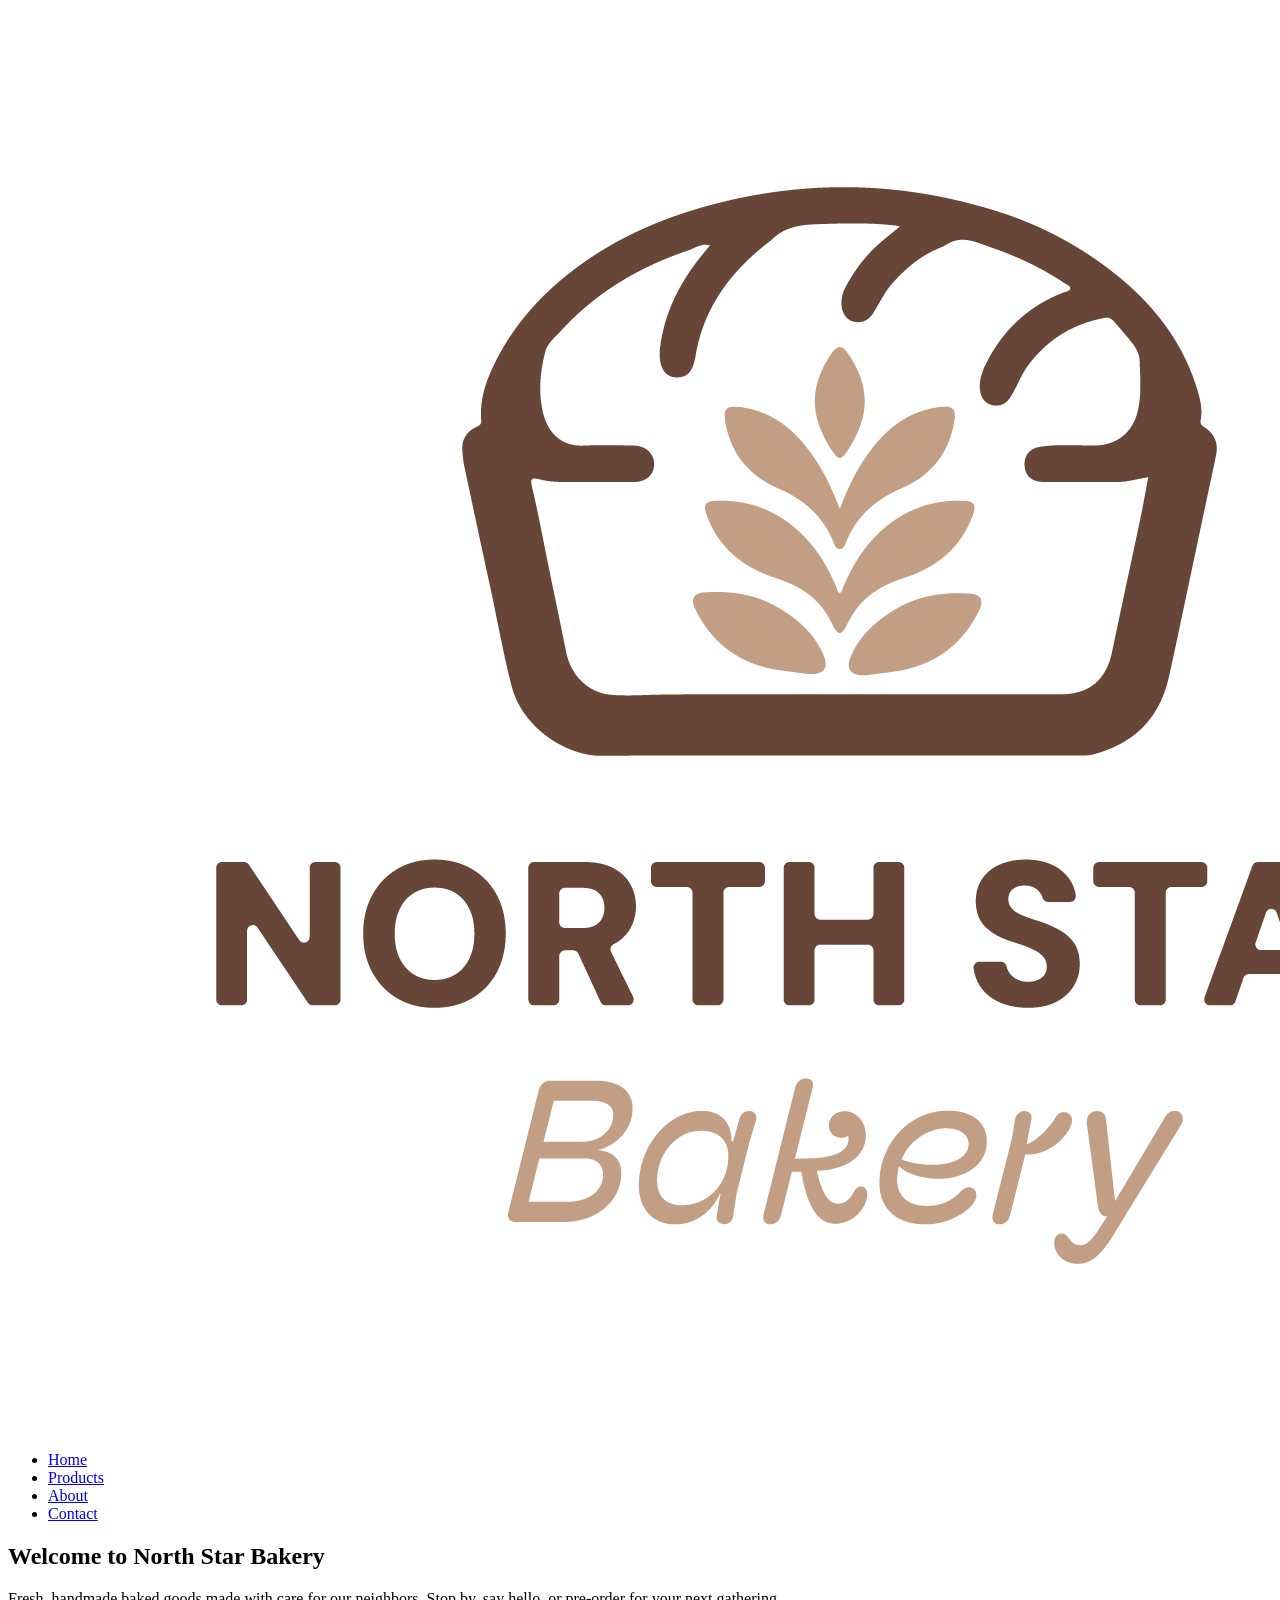
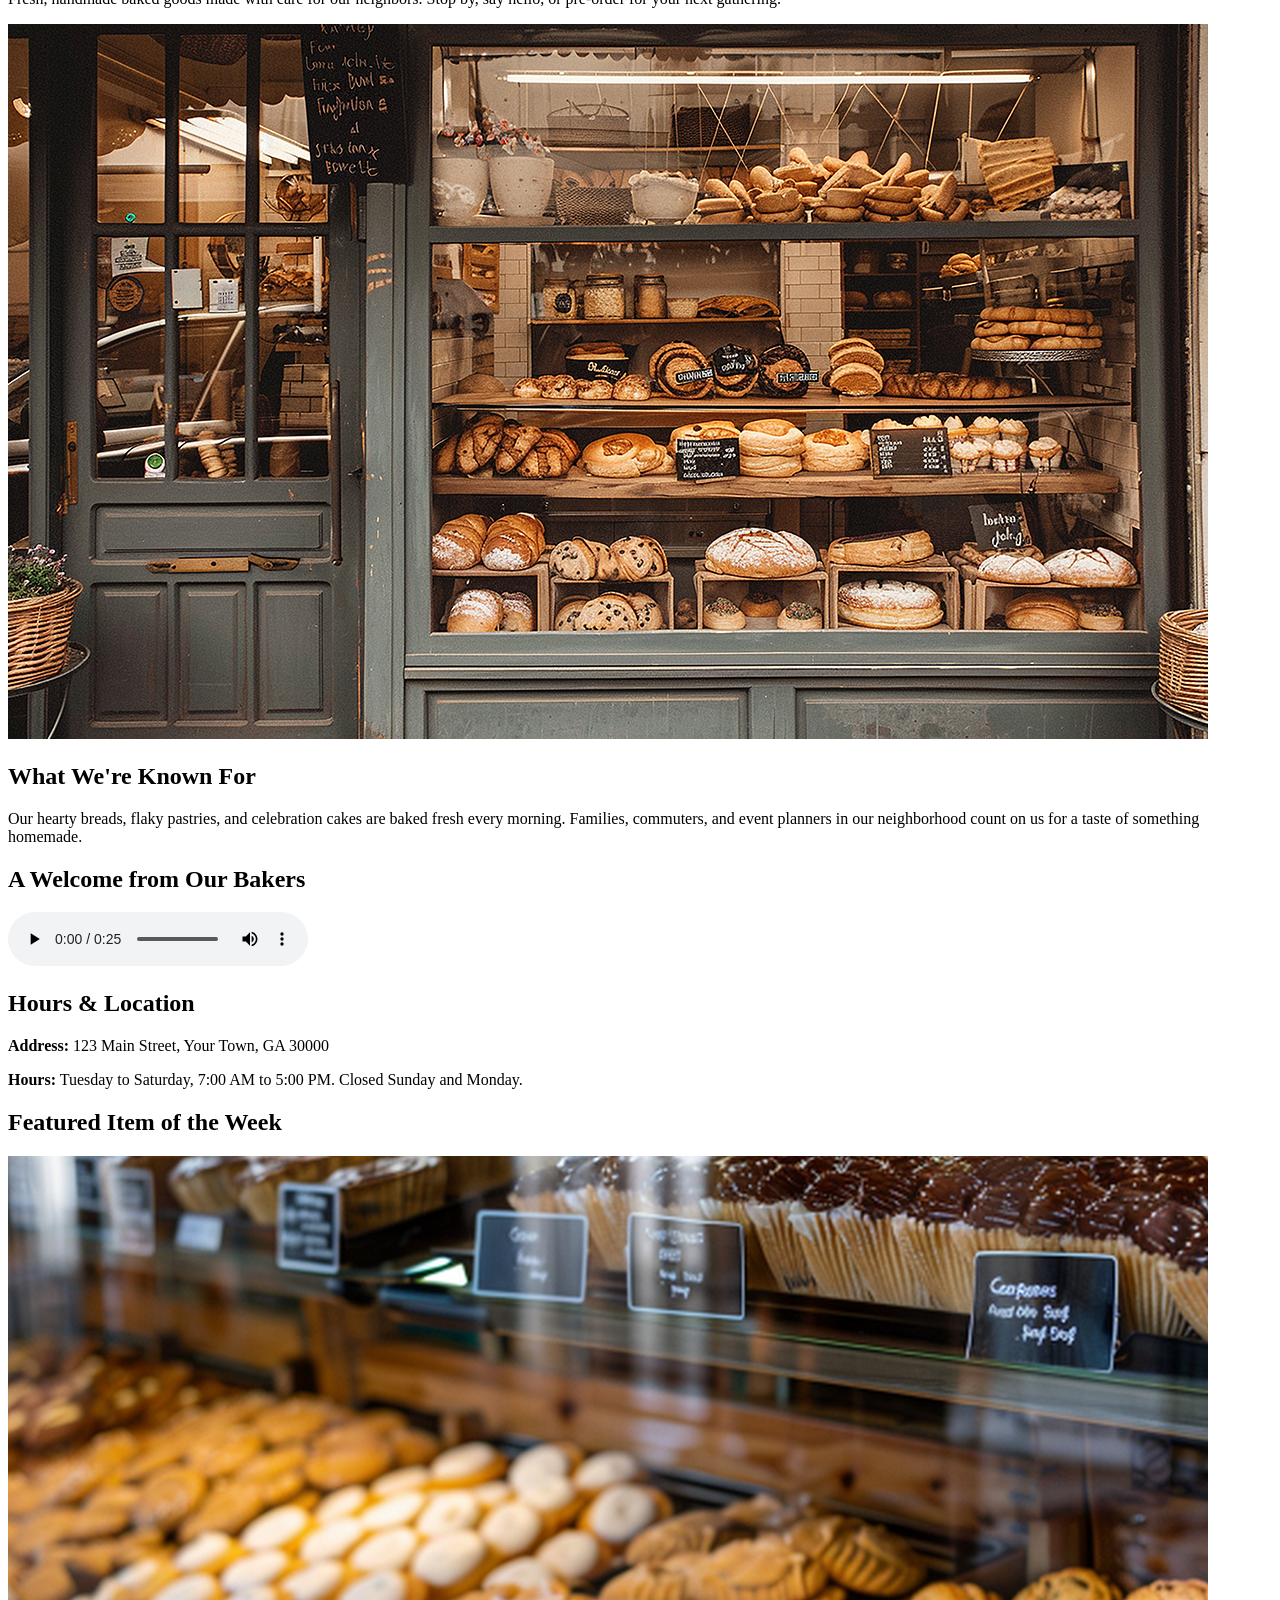
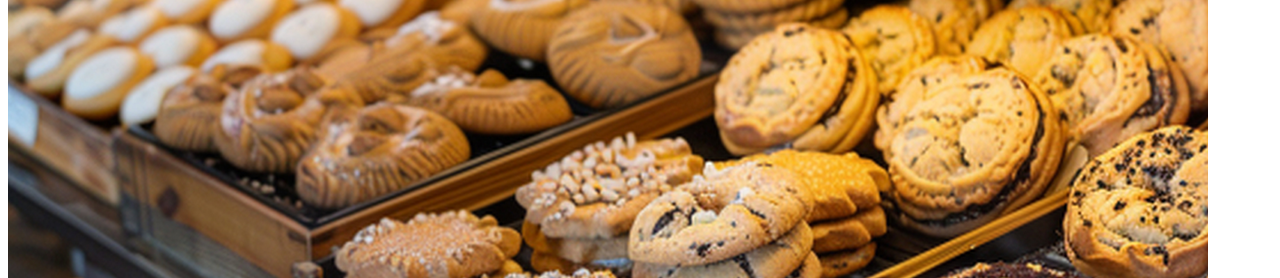
==== index.html @ b5cade56 "Add home page" ====
<!DOCTYPE html>
<html lang="en">
<head>
  <meta charset="UTF-8">
  <meta name="viewport" content="width=device-width, initial-scale=1.0">
  <title>North Star Bakery | Home</title>
  <link rel="stylesheet" href="css/styles.css">
</head>
<body>

  <header class="site-header">
    <img src="media/bakery-logo_c.png" alt="North Star Bakery logo" class="logo">
    <nav class="site-nav" aria-label="Main navigation">
      <ul>
        <li><a href="index.html" aria-current="page">Home</a></li>
        <li><a href="products.html">Products</a></li>
        <li><a href="about.html">About</a></li>
        <li><a href="contact.html">Contact</a></li>
      </ul>
    </nav>
  </header>

  <main>

    <section class="hero">
      <h1>Welcome to North Star Bakery</h1>
      <p>Fresh, handmade baked goods made with care for our neighbors. Stop by, say hello, or pre-order for your next gathering.</p>
      <img src="media/bakery-storefront_c.png" alt="The North Star Bakery storefront with a welcoming entrance" class="hero-image">
    </section>

    <section class="known-for">
      <h2>What We're Known For</h2>
      <p>Our hearty breads, flaky pastries, and celebration cakes are baked fresh every morning. Families, commuters, and event planners in our neighborhood count on us for a taste of something homemade.</p>
    </section>

    <section class="welcome-audio">
      <h2>A Welcome from Our Bakers</h2>
      <audio controls>
        <source src="media/bakery-welcome_c.mp3" type="audio/mpeg">
        Your browser does not support the audio element. You can read our welcome message above instead.
      </audio>
    </section>

    <section class="visit">
      <h2>Hours &amp; Location</h2>
      <p><strong>Address:</strong> 123 Main Street, Your Town, GA 30000</p>
      <p><strong>Hours:</strong> Tuesday to Saturday, 7:00 AM to 5:00 PM. Closed Sunday and Monday.</p>
    </section>

    <section class="featured">
      <h2>Featured Item of the Week</h2>
      <picture>
        <source media="(min-width: 768px)" srcset="media/bakery-feature-large_c.png">
        <img src="media/bakery-feature-small_c.png" alt="This week's featured baked good, fresh from our oven">
      </picture>
      <p>This week we're featuring a seasonal favorite. Ask about it in store or send us a pre-order request.</p>
      <a href="contact.html" class="button">Request a Pre-Order</a>
    </section>

  </main>

  <footer class="site-footer">
    <p>&copy; 2026 North Star Bakery. Warm, handmade, and community centered.</p>
  </footer>

</body>
</html>
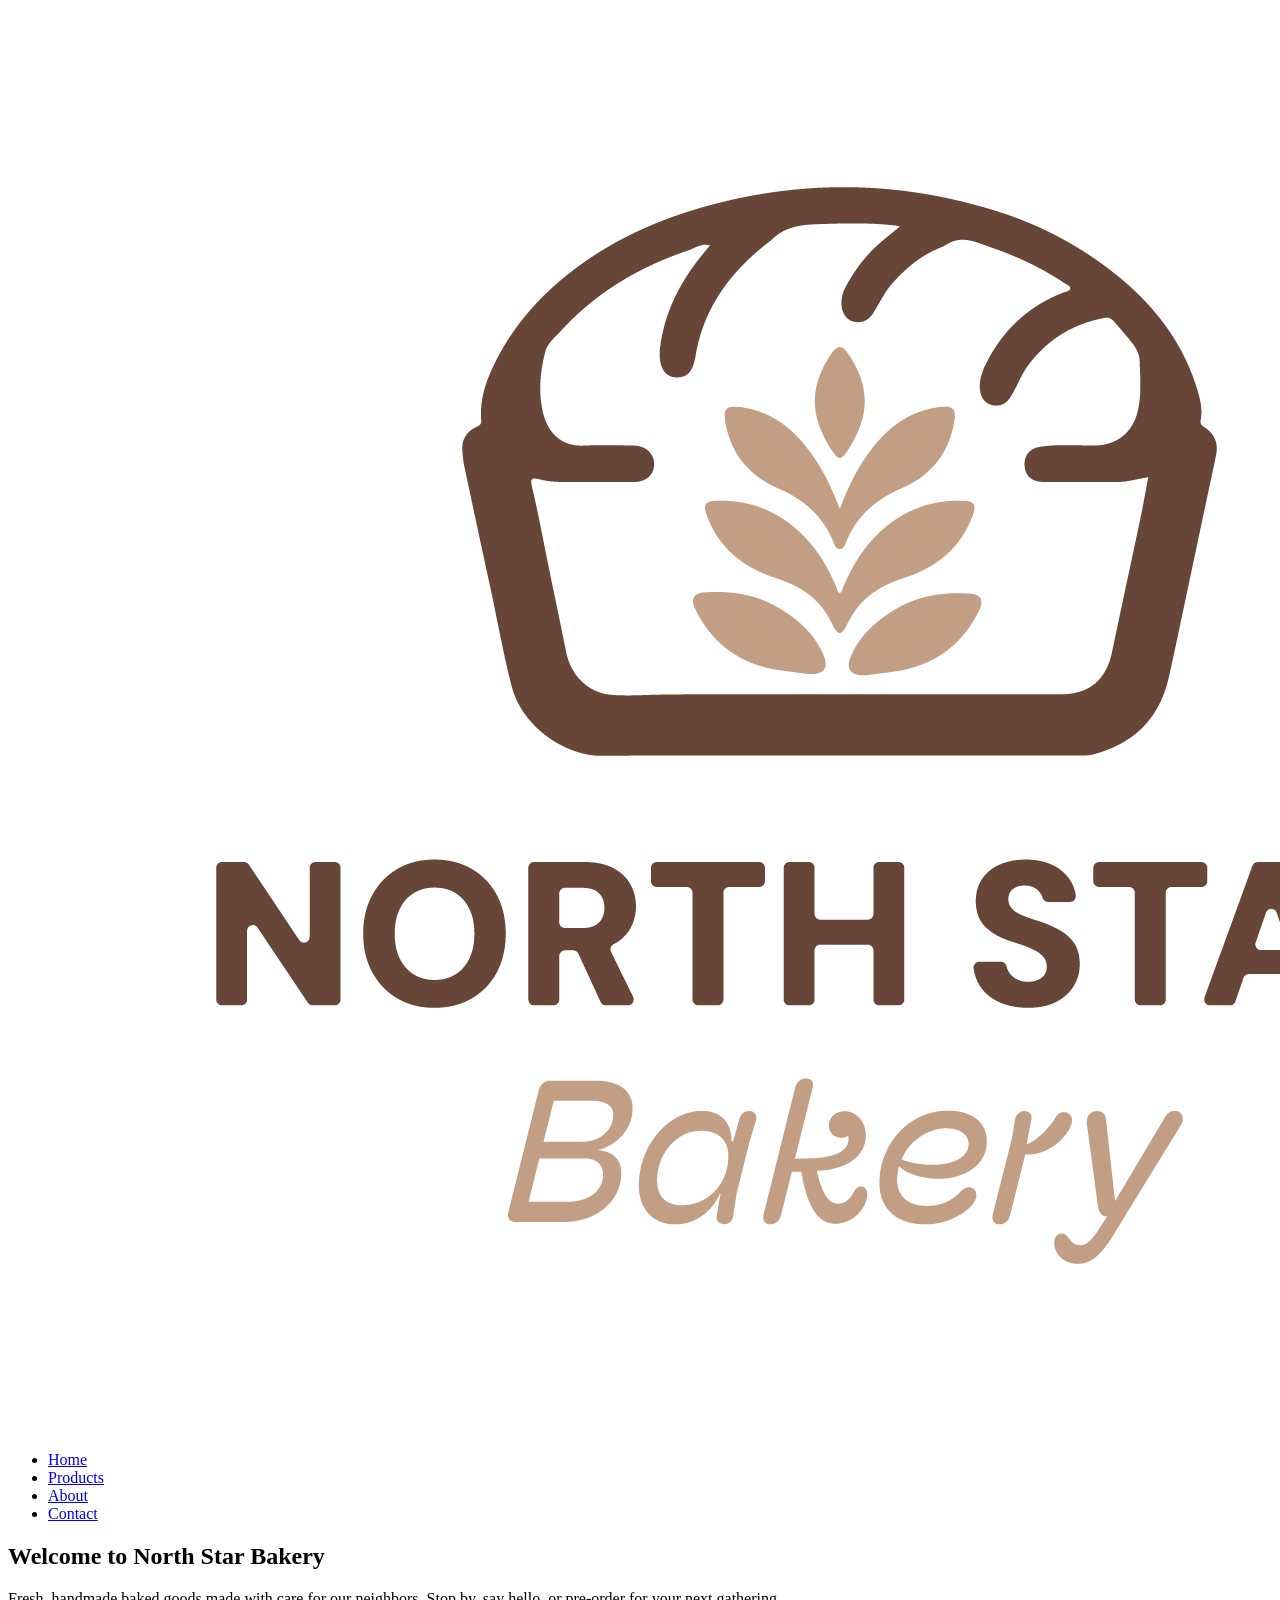
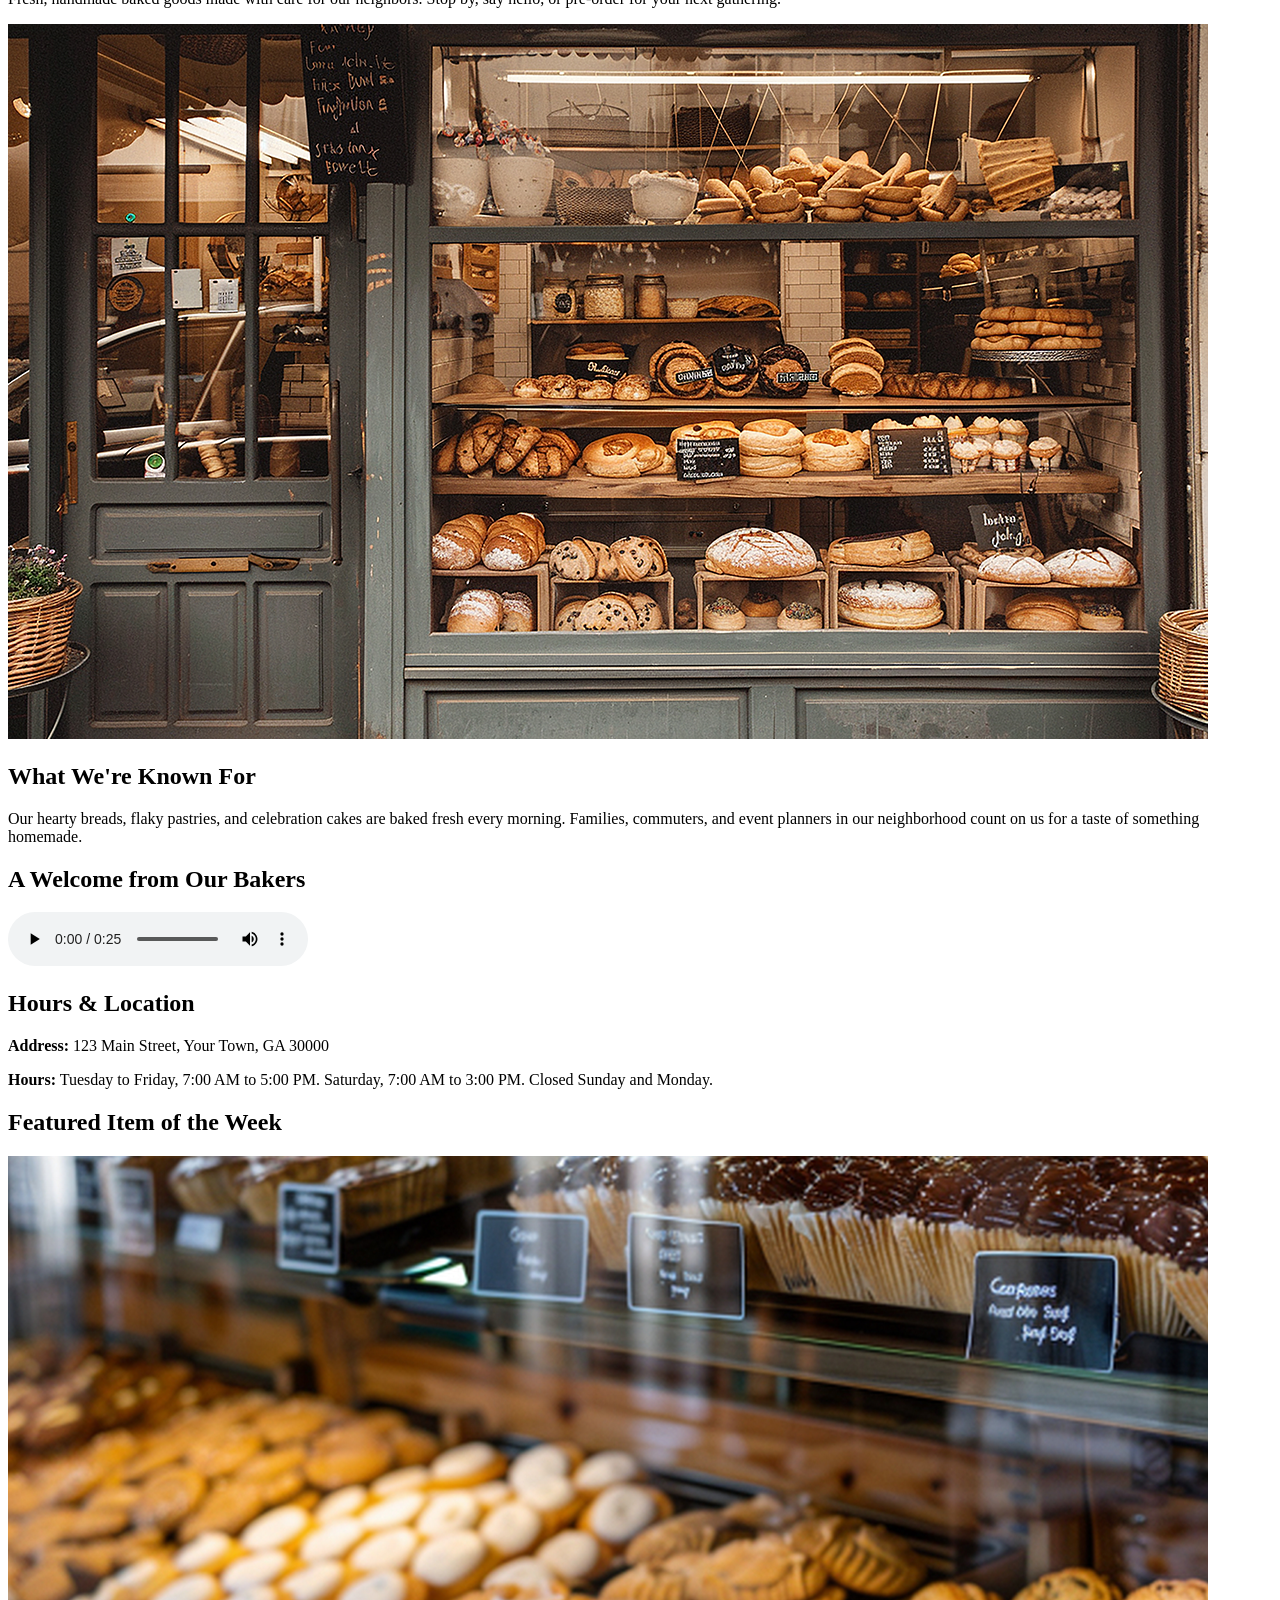
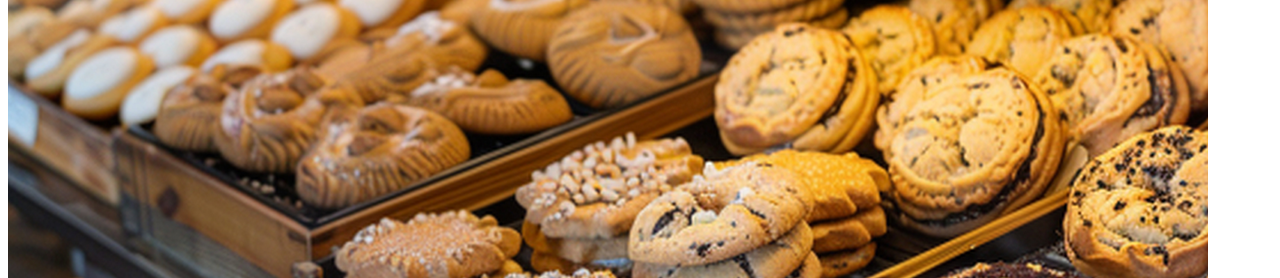
==== commit a87ee38d: "Add contact page and fix hours" ====
--- a/index.html
+++ b/index.html
@@ -44,7 +44,7 @@
     <section class="visit">
       <h2>Hours &amp; Location</h2>
       <p><strong>Address:</strong> 123 Main Street, Your Town, GA 30000</p>
-      <p><strong>Hours:</strong> Tuesday to Saturday, 7:00 AM to 5:00 PM. Closed Sunday and Monday.</p>
+      <p><strong>Hours:</strong> Tuesday to Friday, 7:00 AM to 5:00 PM. Saturday, 7:00 AM to 3:00 PM. Closed Sunday and Monday.</p>
     </section>
 
     <section class="featured">
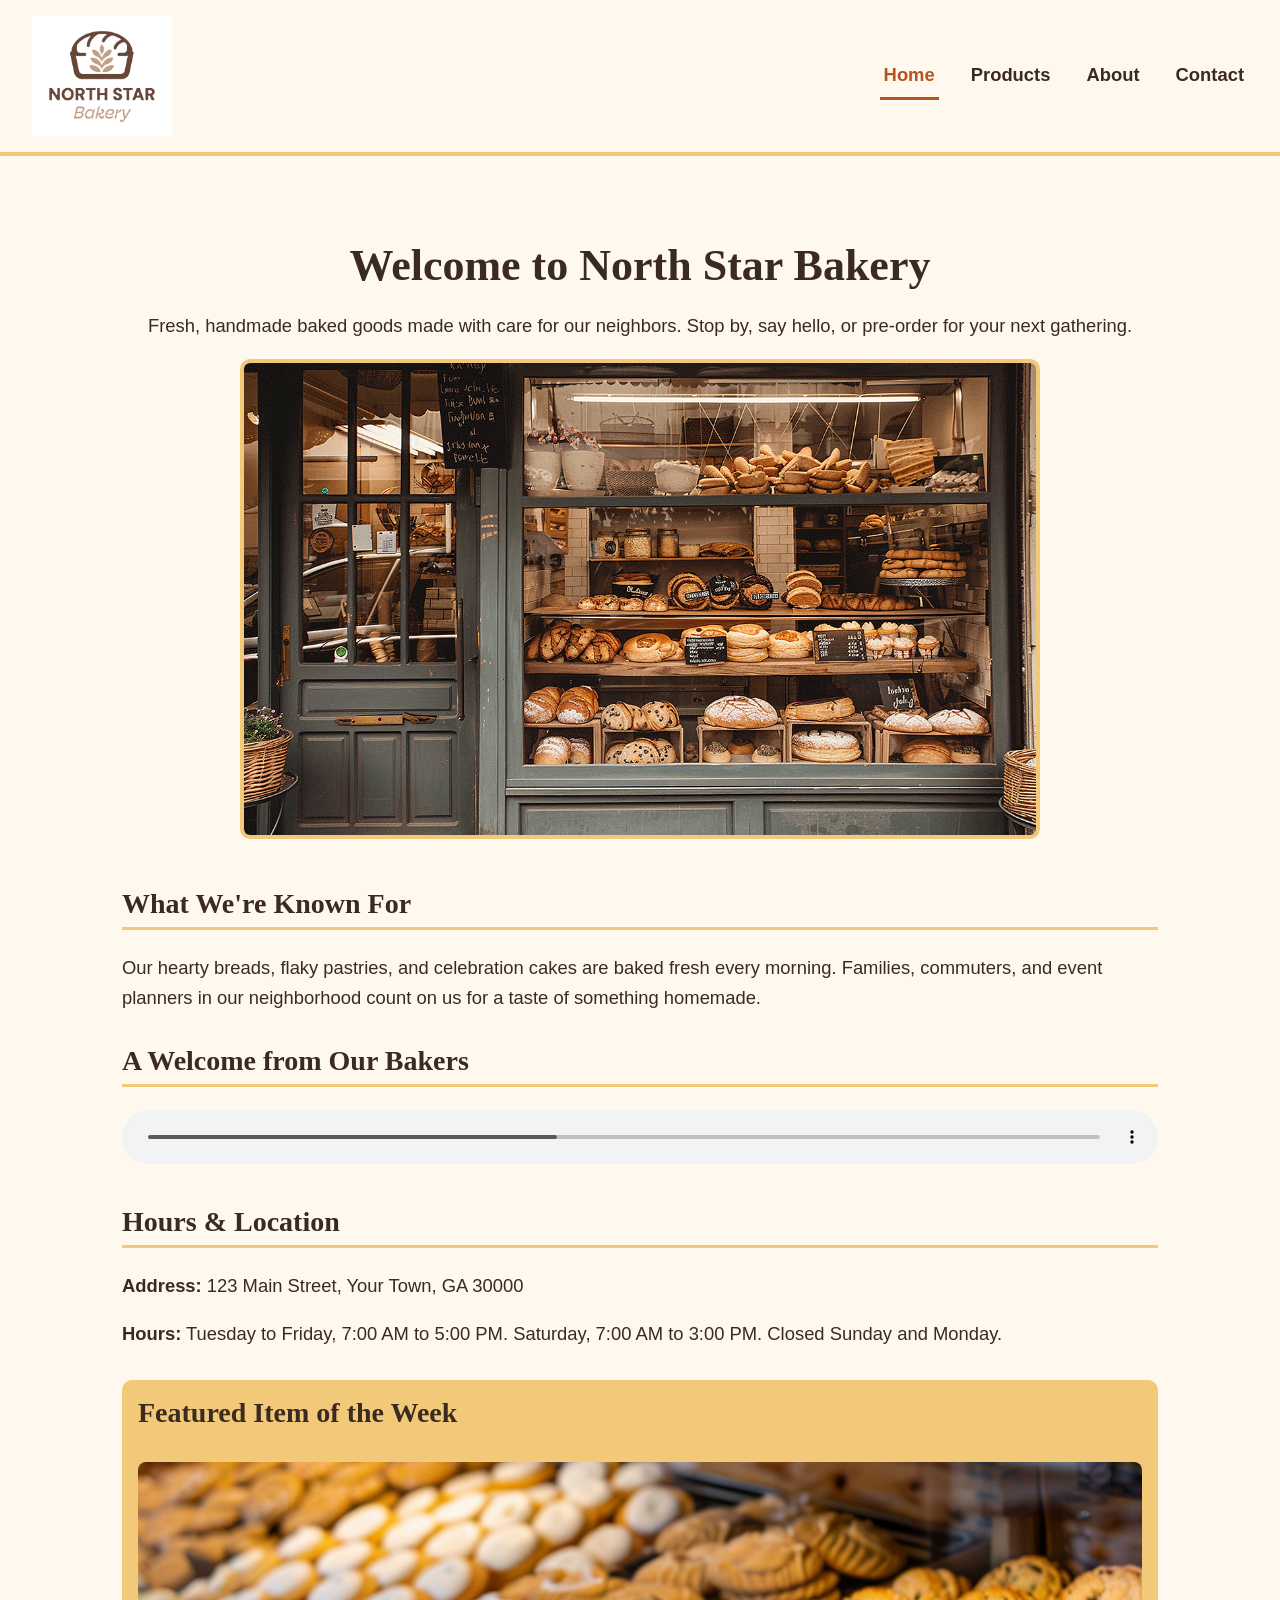
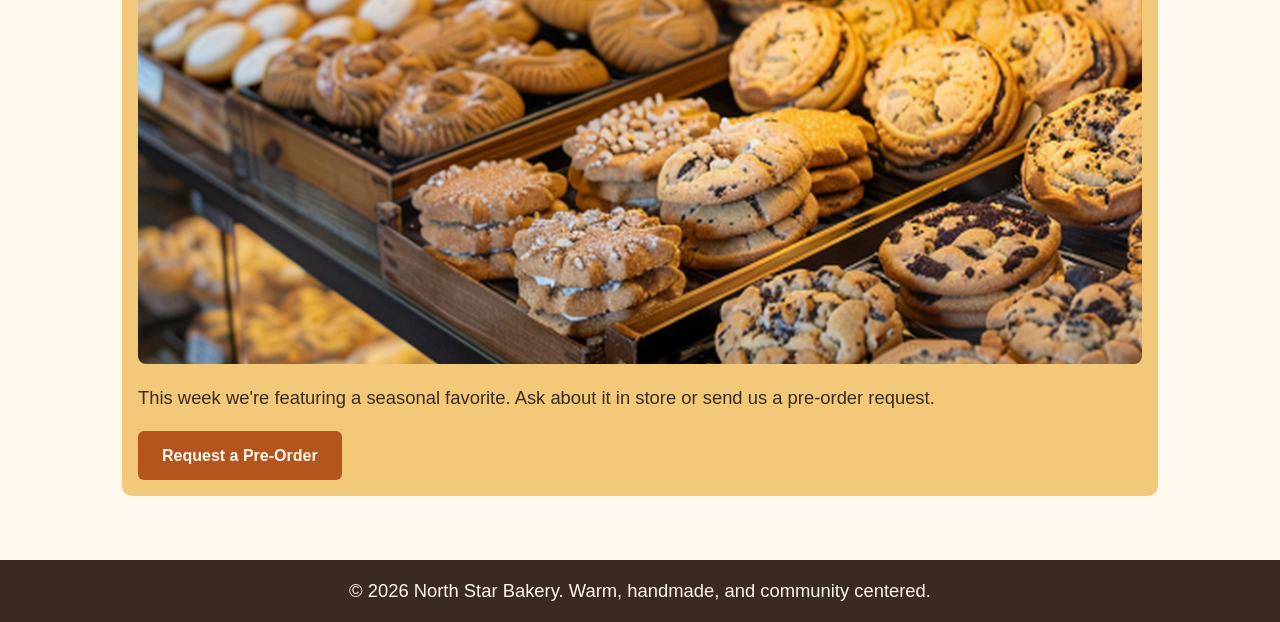
==== commit 2d573bf6: "Update media paths to asset folders" ====
--- a/index.html
+++ b/index.html
@@ -9,7 +9,7 @@
 <body>
 
   <header class="site-header">
-    <img src="media/bakery-logo_c.png" alt="North Star Bakery logo" class="logo">
+    <img src="assets/images/bakery-logo_c.png" alt="North Star Bakery logo" class="logo">
     <nav class="site-nav" aria-label="Main navigation">
       <ul>
         <li><a href="index.html" aria-current="page">Home</a></li>
@@ -25,7 +25,7 @@
     <section class="hero">
       <h1>Welcome to North Star Bakery</h1>
       <p>Fresh, handmade baked goods made with care for our neighbors. Stop by, say hello, or pre-order for your next gathering.</p>
-      <img src="media/bakery-storefront_c.png" alt="The North Star Bakery storefront with a welcoming entrance" class="hero-image">
+      <img src="assets/images/bakery-storefront_c.png" alt="The North Star Bakery storefront with a welcoming entrance" class="hero-image">
     </section>
 
     <section class="known-for">
@@ -36,7 +36,7 @@
     <section class="welcome-audio">
       <h2>A Welcome from Our Bakers</h2>
       <audio controls>
-        <source src="media/bakery-welcome_c.mp3" type="audio/mpeg">
+        <source src="assets/audio/bakery-welcome_c.mp3" type="audio/mpeg">
         Your browser does not support the audio element. You can read our welcome message above instead.
       </audio>
     </section>
@@ -50,8 +50,8 @@
     <section class="featured">
       <h2>Featured Item of the Week</h2>
       <picture>
-        <source media="(min-width: 768px)" srcset="media/bakery-feature-large_c.png">
-        <img src="media/bakery-feature-small_c.png" alt="This week's featured baked good, fresh from our oven">
+        <source media="(min-width: 768px)" srcset="assets/images/bakery-feature-large_c.png">
+        <img src="assets/images/bakery-feature-small_c.png" alt="This week's featured baked good, fresh from our oven">
       </picture>
       <p>This week we're featuring a seasonal favorite. Ask about it in store or send us a pre-order request.</p>
       <a href="contact.html" class="button">Request a Pre-Order</a>
--- a/css/styles.css
+++ b/css/styles.css
@@ -0,0 +1,343 @@
+/* ===== Design tokens ===== */
+:root {
+  --cream: #FFF8EE;
+  --brown: #3B2A20;
+  --terracotta: #B5541C;
+  --wheat: #F2C879;
+
+  --font-heading: Georgia, "Times New Roman", serif;
+  --font-body: "Segoe UI", Arial, Helvetica, sans-serif;
+}
+
+/* ===== Base ===== */
+* {
+  box-sizing: border-box;
+}
+
+body {
+  margin: 0;
+  font-family: var(--font-body);
+  font-size: 1.1rem;
+  line-height: 1.6;
+  color: var(--brown);
+  background-color: var(--cream);
+}
+
+main {
+  padding: 1rem;
+  max-width: 1100px;
+  margin: 0 auto;
+}
+
+section {
+  margin-bottom: 2rem;
+}
+
+img,
+video {
+  max-width: 100%;
+  height: auto;
+  display: block;
+}
+
+audio {
+  width: 100%;
+}
+
+/* ===== Typography ===== */
+h1, h2, h3 {
+  font-family: var(--font-heading);
+  line-height: 1.2;
+  color: var(--brown);
+}
+
+h1 {
+  font-size: 2rem;
+  margin-bottom: 0.5rem;
+}
+
+h2 {
+  font-size: 1.5rem;
+  margin-top: 0;
+  padding-bottom: 0.4rem;
+  border-bottom: 3px solid var(--wheat);
+}
+
+h3 {
+  font-size: 1.25rem;
+  margin-bottom: 0.25rem;
+}
+
+a {
+  color: var(--terracotta);
+}
+
+/* ===== Header and navigation (mobile first) ===== */
+.site-header {
+  display: flex;
+  flex-direction: column;
+  align-items: center;
+  gap: 0.75rem;
+  padding: 1rem;
+  background-color: var(--cream);
+  border-bottom: 4px solid var(--wheat);
+}
+
+.logo {
+  width: 120px;
+}
+
+.site-nav ul {
+  display: flex;
+  flex-wrap: wrap;
+  justify-content: center;
+  gap: 0.5rem 1.25rem;
+  list-style: none;
+  margin: 0;
+  padding: 0;
+}
+
+.site-nav a {
+  display: block;
+  padding: 0.5rem 0.25rem;
+  font-weight: 600;
+  text-decoration: none;
+  color: var(--brown);
+  border-bottom: 3px solid transparent;
+}
+
+.site-nav a:hover,
+.site-nav a:focus {
+  color: var(--terracotta);
+  border-bottom-color: var(--wheat);
+}
+
+.site-nav a[aria-current="page"] {
+  color: var(--terracotta);
+  border-bottom-color: var(--terracotta);
+}
+
+/* ===== Buttons ===== */
+.button {
+  display: inline-block;
+  padding: 0.75rem 1.5rem;
+  font-family: var(--font-body);
+  font-size: 1rem;
+  font-weight: 700;
+  text-decoration: none;
+  color: var(--cream);
+  background-color: var(--terracotta);
+  border: none;
+  border-radius: 6px;
+  cursor: pointer;
+}
+
+.button:hover,
+.button:focus {
+  background-color: var(--brown);
+}
+
+/* ===== Footer ===== */
+.site-footer {
+  padding: 1rem;
+  text-align: center;
+  color: var(--cream);
+  background-color: var(--brown);
+}
+
+.site-footer p {
+  margin: 0;
+}
+
+/* ===== Page intro and hero ===== */
+.page-intro,
+.hero {
+  text-align: center;
+  padding: 1rem 0;
+}
+
+.hero-image {
+  margin: 1rem auto 0;
+  border-radius: 10px;
+  border: 4px solid var(--wheat);
+}
+
+/* ===== Card groups (Flexbox) ===== */
+.product-categories,
+.staff {
+  display: flex;
+  flex-direction: column;
+  gap: 1rem;
+}
+
+.product-card,
+.staff-card {
+  padding: 1rem;
+  background-color: #fff;
+  border: 2px solid var(--wheat);
+  border-radius: 10px;
+}
+
+.product-card img {
+  margin-bottom: 0.75rem;
+  border-radius: 8px;
+}
+
+.product-card h3,
+.staff-card h3 {
+  margin-top: 0;
+}
+
+.price {
+  margin-bottom: 0;
+  font-weight: 700;
+  color: var(--terracotta);
+}
+
+/* ===== Featured item and figure ===== */
+.featured,
+.signature {
+  padding: 1rem;
+  background-color: var(--wheat);
+  border-radius: 10px;
+}
+
+.featured img,
+.signature img {
+  border-radius: 8px;
+}
+
+figure {
+  margin: 0 0 1rem;
+}
+
+figcaption {
+  margin-top: 0.5rem;
+  font-style: italic;
+  text-align: center;
+}
+
+/* ===== Forms ===== */
+fieldset {
+  padding: 1rem;
+  background-color: #fff;
+  border: 2px solid var(--wheat);
+  border-radius: 10px;
+}
+
+legend {
+  padding: 0 0.5rem;
+  font-family: var(--font-heading);
+  font-size: 1.25rem;
+  font-weight: 700;
+}
+
+.form-group {
+  display: flex;
+  flex-direction: column;
+  margin-bottom: 1rem;
+}
+
+label {
+  margin-bottom: 0.25rem;
+  font-weight: 600;
+}
+
+input,
+select,
+textarea {
+  width: 100%;
+  padding: 0.6rem;
+  font-family: var(--font-body);
+  font-size: 1rem;
+  color: var(--brown);
+  background-color: var(--cream);
+  border: 2px solid var(--brown);
+  border-radius: 6px;
+}
+
+input:focus,
+select:focus,
+textarea:focus {
+  outline: 3px solid var(--terracotta);
+  outline-offset: 2px;
+}
+
+/* ===== Lists (hours) ===== */
+.hours ul {
+  padding-left: 1.25rem;
+}
+
+/* ===== Larger screens (tablet and up) ===== */
+@media (min-width: 768px) {
+
+  body {
+    font-size: 1.15rem;
+  }
+
+  h1 {
+    font-size: 2.75rem;
+  }
+
+  h2 {
+    font-size: 1.75rem;
+  }
+
+  /* Header: logo on the left, nav on the right */
+  .site-header {
+    flex-direction: row;
+    justify-content: space-between;
+    padding: 1rem 2rem;
+  }
+
+  .logo {
+    width: 140px;
+  }
+
+  .site-nav ul {
+    flex-wrap: nowrap;
+    gap: 1.75rem;
+  }
+
+  main {
+    padding: 2rem;
+  }
+
+  /* Cards sit side by side and wrap if there is not enough room */
+  .product-categories,
+  .staff {
+    flex-direction: row;
+    flex-wrap: wrap;
+  }
+
+  .product-categories h2,
+  .staff h2 {
+    flex: 0 0 100%;
+    margin-bottom: 0;
+  }
+
+  .product-card,
+  .staff-card {
+    flex: 1 1 280px;
+  }
+
+  /* Keep long content comfortable to read */
+  .hero-image {
+    max-width: 800px;
+  }
+
+  .signature figure,
+  .featured picture {
+    max-width: 700px;
+    margin-left: auto;
+    margin-right: auto;
+  }
+
+  .request-form {
+    max-width: 700px;
+  }
+
+  video {
+    margin: 0 auto;
+  }
+}
